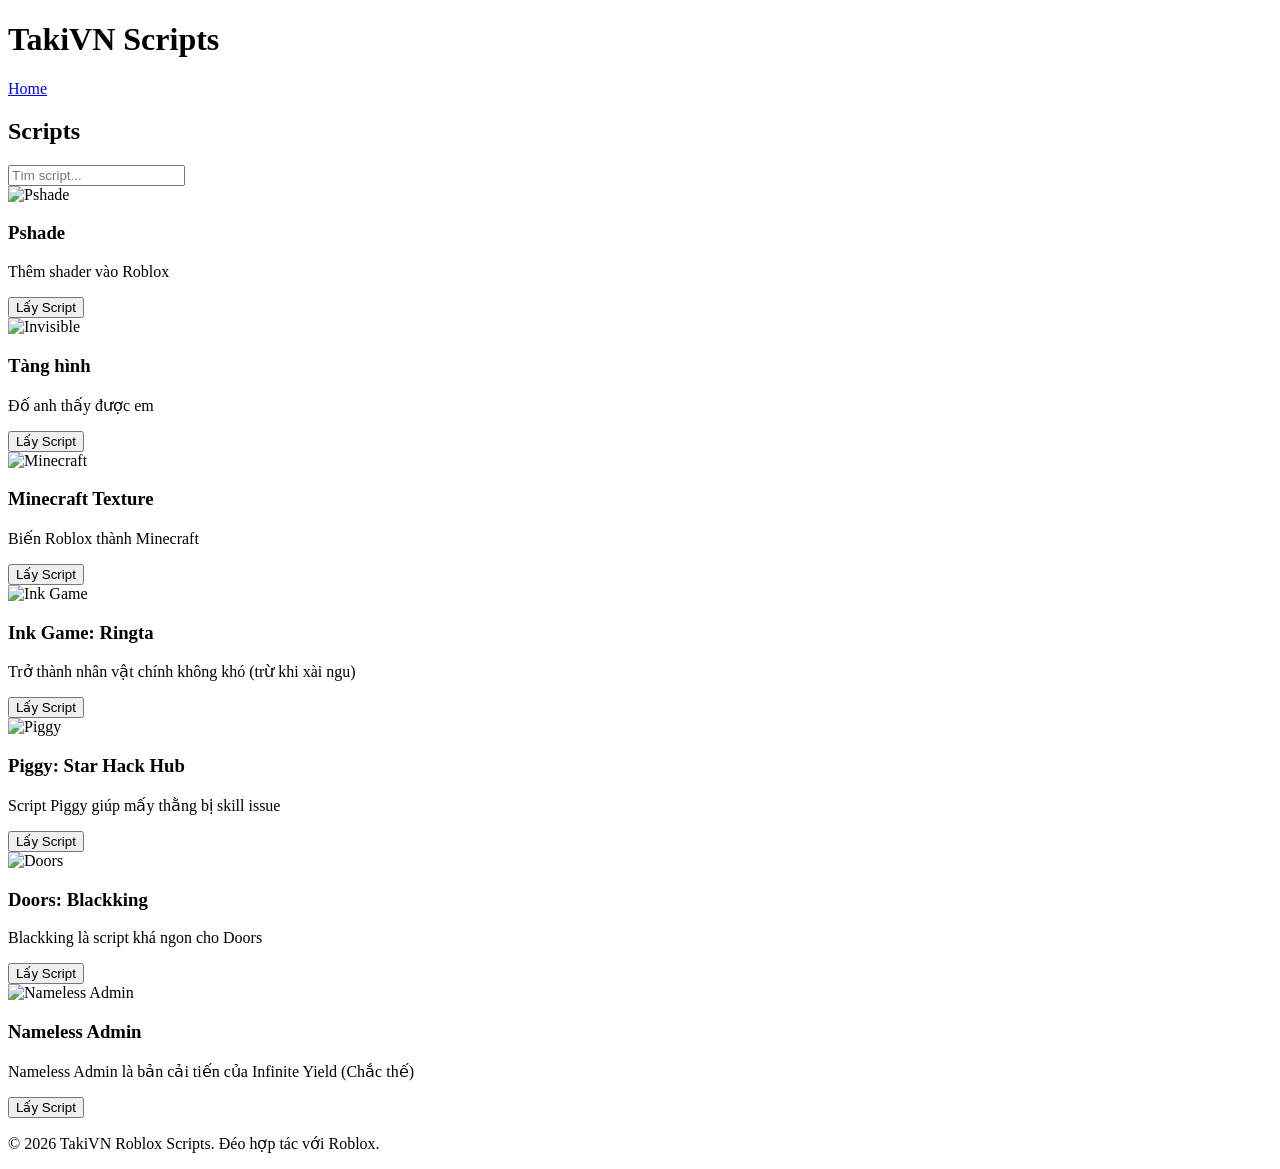
==== index.html @ d0b20a21 "Add files via upload" ====
<!DOCTYPE html>
<html lang="vi">
<head>
    <meta charset="UTF-8">
    <title>TakiVN Scripts</title>
    <meta name="viewport" content="width=device-width, initial-scale=1">
    <link rel="stylesheet" href="assets/style.css">
</head>
<body>
    <header>
        <div class="header-inner">
            <img src="assets/logo.png" alt="Logo" class="logo" onerror="this.style.display='none'">
            <h1>TakiVN Scripts</h1>
        </div>
        <nav>
            <a href="index.html" class="active">Home</a>
        </nav>
    </header>
    <main>
        <h2>Scripts</h2>
        <!-- Ô tìm kiếm script -->
        <div class="search-section">
            <input type="text" id="scriptSearch" placeholder="Tìm script..." autocomplete="off">
        </div>
        <div class="scripts-list">
            <div class="script-card">
                <img src="assets/pshade.png" alt="Pshade" class="script-thumb"/>
                <h3>Pshade</h3>
                <p>Thêm shader vào Roblox</p>
                <button class="get-script-btn" onclick="window.location.href='script.html?id=pshade'">Lấy Script</button>
            </div>
            <div class="script-card">
                <img src="assets/invisible.png" alt="Invisible" class="script-thumb"/>
                <h3>Tàng hình</h3>
                <p>Đố anh thấy được em</p>
                <button class="get-script-btn" onclick="window.location.href='https://pastefy.app/6lc5aRJ9'">Lấy Script</button>
            </div>
                <div class="script-card">
                <img src="assets/minecraft.png" alt="Minecraft" class="script-thumb"/>
                <h3>Minecraft Texture</h3>
                <p>Biến Roblox thành Minecraft</p>
                <button class="get-script-btn" onclick="window.location.href='https://pastefy.app/yi3usPE8'">Lấy Script</button>
            </div>
            <div class="script-card">
                <img src="assets/ink-game.png" alt="Ink Game" class="script-thumb"/>
                <h3>Ink Game: Ringta</h3>
                <p>Trở thành nhân vật chính không khó (trừ khi xài ngu)</p>
                <button class="get-script-btn" onclick="window.location.href='script.html?id=ink-game'">Lấy Script</button>
            </div>
            <div class="script-card">
                <img src="assets/piggy.png" alt="Piggy" class="script-thumb"/>
                <h3>Piggy: Star Hack Hub</h3>
                <p>Script Piggy giúp mấy thằng bị skill issue</p>
                <button class="get-script-btn" onclick="window.location.href='script.html?id=piggy'">Lấy Script</button>
            </div>
            <div class="script-card">
                <img src="assets/doors.png" alt="Doors" class="script-thumb"/>
                <h3>Doors: Blackking</h3>
                <p>Blackking là script khá ngon cho Doors</p>
                <button class="get-script-btn" onclick="window.location.href='script.html?id=doors'">Lấy Script</button>
            </div>
            <div class="script-card">
                <img src="assets/NAnew.png" alt="Nameless Admin" class="script-thumb"/>
                <h3>Nameless Admin</h3>
                <p>Nameless Admin là bản cải tiến của Infinite Yield (Chắc thế)</p>
                <button class="get-script-btn" onclick="window.location.href='script.html?id=nameless-admin'">Lấy Script</button>
            </div>
            <!-- Thêm các script khác nếu muốn -->
        </div>
    </main>
    <footer>
        <p>&copy; 2026 TakiVN Roblox Scripts. Đéo hợp tác với Roblox.</p>
    </footer>
    <!-- Search script JS -->
    <script>
    document.getElementById('scriptSearch').addEventListener('input', function() {
        const search = this.value.toLowerCase();
        document.querySelectorAll('.script-card').forEach(function(card) {
            const text = card.innerText.toLowerCase();
            card.style.display = text.includes(search) ? '' : 'none';
        });
    });
    </script>
</body>
</html>
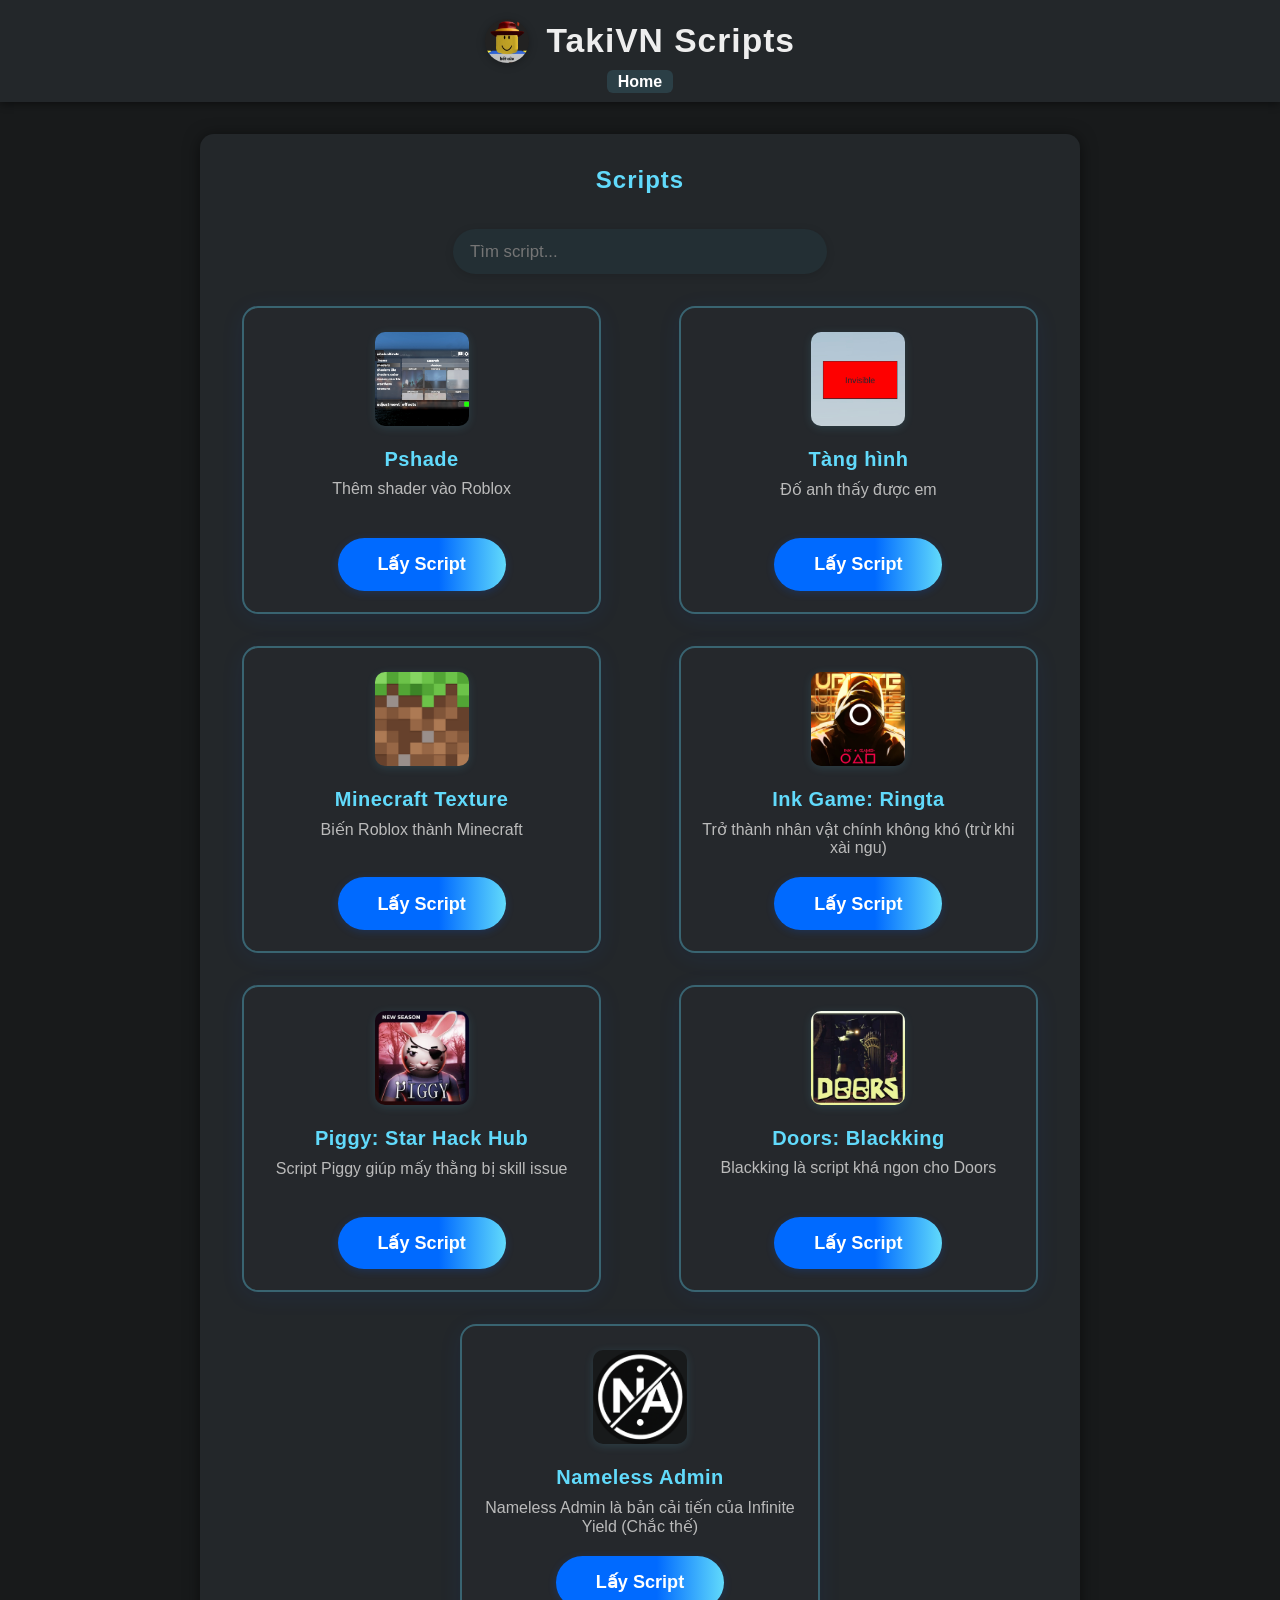
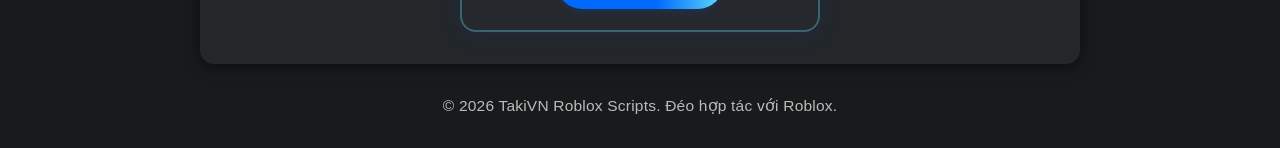
==== commit 31a6f229: "Update index.html" ====
--- a/index.html
+++ b/index.html
@@ -63,7 +63,7 @@
                 <img src="assets/NAnew.png" alt="Nameless Admin" class="script-thumb"/>
                 <h3>Nameless Admin</h3>
                 <p>Nameless Admin là bản cải tiến của Infinite Yield (Chắc thế)</p>
-                <button class="get-script-btn" onclick="window.location.href='script.html?id=nameless-admin'">Lấy Script</button>
+                <button class="get-script-btn" onclick="window.location.href='https://pastefy.app/ahzvS1VK'">Lấy Script</button>
             </div>
             <!-- Thêm các script khác nếu muốn -->
         </div>
--- a/assets/style.css
+++ b/assets/style.css
@@ -0,0 +1,274 @@
+body {
+    font-family: 'Segoe UI', Arial, sans-serif;
+    margin: 0;
+    background: #181a1b;
+    color: #eee;
+    min-height: 100vh;
+    overflow-x: hidden;
+}
+
+header {
+    background: #23272a;
+    padding: 1.2rem 0 0.7rem 0;
+    text-align: center;
+    box-shadow: 0 2px 8px #0007;
+    width: 100%;
+    margin: 0 auto;
+    border-radius: 0;
+    position: relative;
+    max-width: 100vw;
+}
+
+.header-inner {
+    display: flex;
+    align-items: center;
+    justify-content: center;
+    gap: 1.1rem;
+}
+
+.logo {
+    width: 44px;
+    height: 44px;
+    border-radius: 50%;
+    background: #222;
+    object-fit: cover;
+    box-shadow: 0 2px 8px #0004;
+}
+
+header h1 {
+    margin: 0;
+    font-size: 2.1em;
+    letter-spacing: 1px;
+    font-weight: 600;
+}
+
+nav {
+    margin-top: 0.6em;
+}
+
+nav a {
+    color: #61dafb;
+    text-decoration: none;
+    margin: 0 10px;
+    font-weight: bold;
+    padding: 0.2em 0.7em;
+    border-radius: 6px;
+    transition: background 0.18s, color 0.18s;
+}
+
+nav a.active,
+nav a:hover {
+    color: #fff;
+    background: #61dafb22;
+}
+
+main {
+    max-width: 880px;
+    margin: 2rem auto;
+    padding: 2rem 1.2rem;
+    background: #23272a;
+    border-radius: 14px;
+    box-shadow: 0 2px 16px #0008;
+    width: 100%;
+    box-sizing: border-box;
+    position: relative;
+}
+
+h2 {
+    text-align: center;
+    font-weight: 600;
+    color: #61dafb;
+    margin-top: 0;
+    margin-bottom: 2.2rem;
+    letter-spacing: 1px;
+}
+
+.search-section {
+    display: flex;
+    justify-content: center;
+    margin-bottom: 2rem;
+}
+#scriptSearch {
+    width: 100%;
+    max-width: 340px;
+    padding: 0.75em 1em;
+    border: none;
+    border-radius: 25px;
+    outline: none;
+    background: #232f34;
+    color: #fff;
+    font-size: 1.05em;
+    box-shadow: 0 2px 8px #0002;
+    transition: background 0.2s;
+}
+#scriptSearch:focus {
+    background: #1a2327;
+}
+
+.scripts-list {
+    display: flex;
+    flex-wrap: wrap;
+    gap: 2rem;
+    justify-content: center;
+    align-items: flex-start;
+}
+
+.script-card {
+    background: #25282c;
+    padding: 1.5em 1.1em 1.2em 1.1em;
+    border-radius: 1em;
+    box-shadow: 0 4px 24px #005dff13;
+    width: 320px;
+    max-width: 98vw;
+    transition: box-shadow 0.22s, transform 0.17s;
+    text-align: center;
+    display: flex;
+    flex-direction: column;
+    align-items: center;
+    border: 2px solid #61dafb55;
+    position: relative;
+    margin-left: auto;
+    margin-right: auto;
+}
+
+.script-card:hover {
+    box-shadow: 0 8px 36px #61dafb33;
+    transform: translateY(-4px) scale(1.018);
+}
+
+.script-thumb {
+    width: 94px;
+    height: 94px;
+    border-radius: 10px;
+    margin-bottom: 1rem;
+    object-fit: cover;
+    background: #181a1b;
+    box-shadow: 0 2px 10px #61dafb22;
+    transition: box-shadow 0.18s;
+    display: block;
+    margin-left: auto;
+    margin-right: auto;
+}
+
+.script-thumb:hover {
+    box-shadow: 0 0 0 4px #61dafb55;
+}
+
+.script-card h3 {
+    margin: 0.3em 0 0.45em 0;
+    color: #61dafb;
+    font-size: 1.25em;
+    font-weight: 600;
+    letter-spacing: 0.5px;
+}
+
+.script-card p {
+    font-size: 1em;
+    color: #bbb;
+    margin: 0 0 1.1em 0;
+    min-height: 2.5em;
+}
+
+.get-script-btn {
+    background: linear-gradient(90deg, #006aff 60%, #61dafb 100%);
+    color: #fff;
+    border: none;
+    border-radius: 30px;
+    padding: 0.85em 2.2em;
+    font-size: 1.13em;
+    font-weight: bold;
+    cursor: pointer;
+    box-shadow: 0 2px 8px #005dff33;
+    transition: background 0.19s, transform 0.14s;
+    margin-top: auto;
+    margin-bottom: 0.1em;
+    outline: none;
+}
+
+.get-script-btn:hover:enabled {
+    background: linear-gradient(90deg, #61dafb 0%, #006aff 100%);
+    transform: scale(1.045) translateY(-2px);
+}
+
+.get-script-btn:disabled {
+    background: #333c;
+    color: #aaa;
+    cursor: not-allowed;
+    opacity: 0.85;
+    box-shadow: none;
+}
+
+footer {
+    text-align: center;
+    margin: 2.1rem 0 0 0;
+    color: #bbb;
+    font-size: 0.97em;
+    letter-spacing: 0.2px;
+    padding-bottom: 1.1rem;
+    width: 100%;
+    left: 0;
+    right: 0;
+    position: relative;
+    max-width: 100vw;
+    box-sizing: border-box;
+}
+
+/* Fix mobile: center card, bo đều, logo giữa, không hở */
+@media (max-width: 700px) {
+    header,
+    main,
+    footer {
+        border-radius: 0 !important;
+        width: 100% !important;
+        max-width: 100vw !important;
+        margin: 0 !important;
+        left: 0 !important;
+        right: 0 !important;
+        transform: none !important;
+        box-sizing: border-box;
+    }
+    main {
+        padding-left: 0.2em !important;
+        padding-right: 0.2em !important;
+    }
+    .search-section {
+        margin-bottom: 1.2rem;
+    }
+    .scripts-list {
+        flex-direction: column;
+        align-items: center;
+        width: 100% !important;
+        margin: 0 !important;
+        padding: 0 !important;
+    }
+    .script-card {
+        width: 96vw !important;
+        max-width: 98vw !important;
+        min-width: unset !important;
+        margin-left: auto !important;
+        margin-right: auto !important;
+        margin-top: 0.8em !important;
+        margin-bottom: 1.2em !important;
+        padding: 1em 0.5em 1.2em 0.5em;
+        border-radius: 1em !important;
+        box-sizing: border-box;
+        border: 2px solid #61dafb55;
+    }
+    .script-thumb {
+        width: 73px;
+        height: 73px;
+        display: block;
+        margin-left: auto;
+        margin-right: auto;
+        margin-bottom: 1em;
+    }
+    h2 {
+        font-size: 1.23em;
+    }
+    header h1 {
+        font-size: 1.2em;
+    }
+    body {
+        overflow-x: hidden !important;
+    }
+}
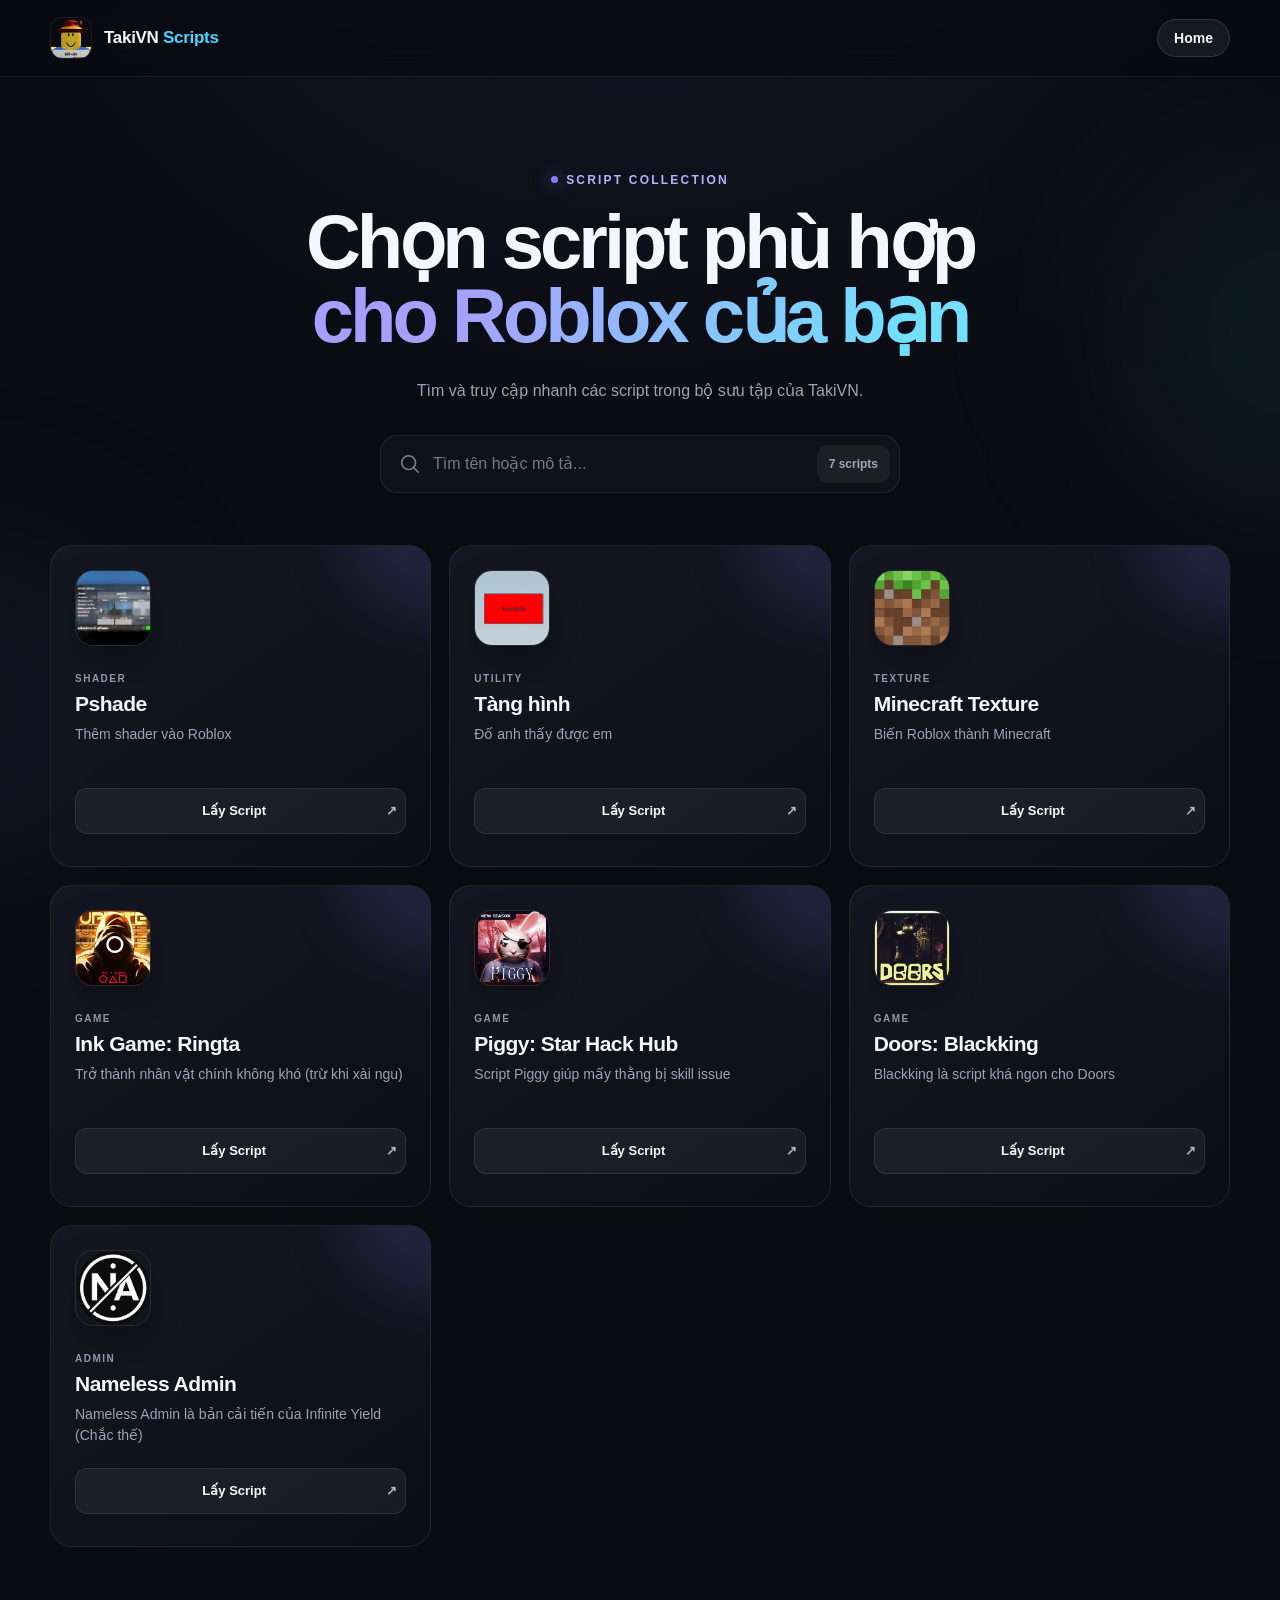
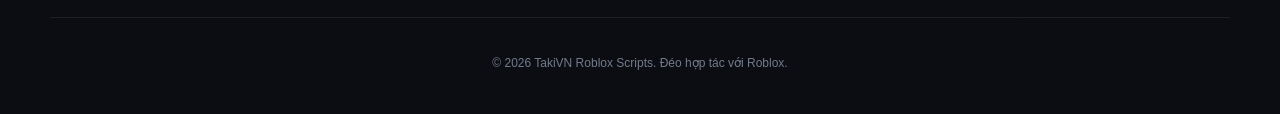
==== commit dd0497d1: "Redesign the website UI in a modern dark style while preserving all existing script content and dest" ====
--- a/index.html
+++ b/index.html
@@ -1,85 +1,152 @@
 <!DOCTYPE html>
 <html lang="vi">
 <head>
-    <meta charset="UTF-8">
-    <title>TakiVN Scripts</title>
-    <meta name="viewport" content="width=device-width, initial-scale=1">
-    <link rel="stylesheet" href="assets/style.css">
+  <meta charset="UTF-8">
+  <meta name="viewport" content="width=device-width, initial-scale=1">
+  <meta name="theme-color" content="#090b10">
+  <meta name="description" content="TakiVN Roblox Scripts">
+  <title>TakiVN Scripts</title>
+  <link rel="stylesheet" href="assets/style.css">
 </head>
 <body>
-    <header>
-        <div class="header-inner">
-            <img src="assets/logo.png" alt="Logo" class="logo" onerror="this.style.display='none'">
-            <h1>TakiVN Scripts</h1>
+  <div class="ambient ambient-one"></div>
+  <div class="ambient ambient-two"></div>
+
+  <header class="site-header">
+    <div class="header-inner">
+      <a class="brand" href="index.html" aria-label="TakiVN Scripts — trang chủ">
+        <img src="assets/logo.png" alt="" class="logo" onerror="this.style.display='none'">
+        <span>TakiVN <strong>Scripts</strong></span>
+      </a>
+      <nav aria-label="Điều hướng chính">
+        <a href="index.html" class="active" aria-current="page">Home</a>
+      </nav>
+    </div>
+  </header>
+
+  <main>
+    <section class="hero" aria-labelledby="page-title">
+      <p class="eyebrow"><span></span> Script collection</p>
+      <h2 id="page-title">Chọn script phù hợp<br><span>cho Roblox của bạn</span></h2>
+      <p class="hero-copy">Tìm và truy cập nhanh các script trong bộ sưu tập của TakiVN.</p>
+
+      <div class="search-section">
+        <svg aria-hidden="true" viewBox="0 0 24 24"><path d="M10.5 18a7.5 7.5 0 1 1 0-15 7.5 7.5 0 0 1 0 15Zm5-2.5L21 21"/></svg>
+        <input type="search" id="scriptSearch" placeholder="Tìm tên hoặc mô tả..." autocomplete="off">
+        <span class="search-count" id="searchCount">7 scripts</span>
+      </div>
+    </section>
+
+    <section class="scripts-list" aria-label="Danh sách script">
+      <article class="script-card">
+        <div class="card-glow"></div>
+        <img src="assets/pshade.png" alt="Pshade" class="script-thumb">
+        <div class="card-content">
+          <span class="card-label">Shader</span>
+          <h3>Pshade</h3>
+          <p>Thêm shader vào Roblox</p>
+          <button class="get-script-btn" data-href="script.html?id=pshade">Lấy Script <span>↗</span></button>
         </div>
-        <nav>
-            <a href="index.html" class="active">Home</a>
-        </nav>
-    </header>
-    <main>
-        <h2>Scripts</h2>
-        <!-- Ô tìm kiếm script -->
-        <div class="search-section">
-            <input type="text" id="scriptSearch" placeholder="Tìm script..." autocomplete="off">
+      </article>
+
+      <article class="script-card">
+        <div class="card-glow"></div>
+        <img src="assets/invisible.png" alt="Invisible" class="script-thumb">
+        <div class="card-content">
+          <span class="card-label">Utility</span>
+          <h3>Tàng hình</h3>
+          <p>Đố anh thấy được em</p>
+          <button class="get-script-btn" data-href="https://pastefy.app/6lc5aRJ9">Lấy Script <span>↗</span></button>
         </div>
-        <div class="scripts-list">
-            <div class="script-card">
-                <img src="assets/pshade.png" alt="Pshade" class="script-thumb"/>
-                <h3>Pshade</h3>
-                <p>Thêm shader vào Roblox</p>
-                <button class="get-script-btn" onclick="window.location.href='script.html?id=pshade'">Lấy Script</button>
-            </div>
-            <div class="script-card">
-                <img src="assets/invisible.png" alt="Invisible" class="script-thumb"/>
-                <h3>Tàng hình</h3>
-                <p>Đố anh thấy được em</p>
-                <button class="get-script-btn" onclick="window.location.href='https://pastefy.app/6lc5aRJ9'">Lấy Script</button>
-            </div>
-                <div class="script-card">
-                <img src="assets/minecraft.png" alt="Minecraft" class="script-thumb"/>
-                <h3>Minecraft Texture</h3>
-                <p>Biến Roblox thành Minecraft</p>
-                <button class="get-script-btn" onclick="window.location.href='https://pastefy.app/yi3usPE8'">Lấy Script</button>
-            </div>
-            <div class="script-card">
-                <img src="assets/ink-game.png" alt="Ink Game" class="script-thumb"/>
-                <h3>Ink Game: Ringta</h3>
-                <p>Trở thành nhân vật chính không khó (trừ khi xài ngu)</p>
-                <button class="get-script-btn" onclick="window.location.href='script.html?id=ink-game'">Lấy Script</button>
-            </div>
-            <div class="script-card">
-                <img src="assets/piggy.png" alt="Piggy" class="script-thumb"/>
-                <h3>Piggy: Star Hack Hub</h3>
-                <p>Script Piggy giúp mấy thằng bị skill issue</p>
-                <button class="get-script-btn" onclick="window.location.href='script.html?id=piggy'">Lấy Script</button>
-            </div>
-            <div class="script-card">
-                <img src="assets/doors.png" alt="Doors" class="script-thumb"/>
-                <h3>Doors: Blackking</h3>
-                <p>Blackking là script khá ngon cho Doors</p>
-                <button class="get-script-btn" onclick="window.location.href='script.html?id=doors'">Lấy Script</button>
-            </div>
-            <div class="script-card">
-                <img src="assets/NAnew.png" alt="Nameless Admin" class="script-thumb"/>
-                <h3>Nameless Admin</h3>
-                <p>Nameless Admin là bản cải tiến của Infinite Yield (Chắc thế)</p>
-                <button class="get-script-btn" onclick="window.location.href='https://pastefy.app/ahzvS1VK'">Lấy Script</button>
-            </div>
-            <!-- Thêm các script khác nếu muốn -->
+      </article>
+
+      <article class="script-card">
+        <div class="card-glow"></div>
+        <img src="assets/minecraft.png" alt="Minecraft" class="script-thumb">
+        <div class="card-content">
+          <span class="card-label">Texture</span>
+          <h3>Minecraft Texture</h3>
+          <p>Biến Roblox thành Minecraft</p>
+          <button class="get-script-btn" data-href="https://pastefy.app/yi3usPE8">Lấy Script <span>↗</span></button>
         </div>
-    </main>
-    <footer>
-        <p>&copy; 2026 TakiVN Roblox Scripts. Đéo hợp tác với Roblox.</p>
-    </footer>
-    <!-- Search script JS -->
-    <script>
-    document.getElementById('scriptSearch').addEventListener('input', function() {
-        const search = this.value.toLowerCase();
-        document.querySelectorAll('.script-card').forEach(function(card) {
-            const text = card.innerText.toLowerCase();
-            card.style.display = text.includes(search) ? '' : 'none';
-        });
+      </article>
+
+      <article class="script-card">
+        <div class="card-glow"></div>
+        <img src="assets/ink-game.png" alt="Ink Game" class="script-thumb">
+        <div class="card-content">
+          <span class="card-label">Game</span>
+          <h3>Ink Game: Ringta</h3>
+          <p>Trở thành nhân vật chính không khó (trừ khi xài ngu)</p>
+          <button class="get-script-btn" data-href="script.html?id=ink-game">Lấy Script <span>↗</span></button>
+        </div>
+      </article>
+
+      <article class="script-card">
+        <div class="card-glow"></div>
+        <img src="assets/piggy.png" alt="Piggy" class="script-thumb">
+        <div class="card-content">
+          <span class="card-label">Game</span>
+          <h3>Piggy: Star Hack Hub</h3>
+          <p>Script Piggy giúp mấy thằng bị skill issue</p>
+          <button class="get-script-btn" data-href="script.html?id=piggy">Lấy Script <span>↗</span></button>
+        </div>
+      </article>
+
+      <article class="script-card">
+        <div class="card-glow"></div>
+        <img src="assets/doors.png" alt="Doors" class="script-thumb">
+        <div class="card-content">
+          <span class="card-label">Game</span>
+          <h3>Doors: Blackking</h3>
+          <p>Blackking là script khá ngon cho Doors</p>
+          <button class="get-script-btn" data-href="script.html?id=doors">Lấy Script <span>↗</span></button>
+        </div>
+      </article>
+
+      <article class="script-card">
+        <div class="card-glow"></div>
+        <img src="assets/NAnew.png" alt="Nameless Admin" class="script-thumb">
+        <div class="card-content">
+          <span class="card-label">Admin</span>
+          <h3>Nameless Admin</h3>
+          <p>Nameless Admin là bản cải tiến của Infinite Yield (Chắc thế)</p>
+          <button class="get-script-btn" data-href="https://pastefy.app/ahzvS1VK">Lấy Script <span>↗</span></button>
+        </div>
+      </article>
+    </section>
+
+    <p class="empty-state" id="emptyState">Không tìm thấy script nào.</p>
+  </main>
+
+  <footer>
+    <p>&copy; 2026 TakiVN Roblox Scripts. Đéo hợp tác với Roblox.</p>
+  </footer>
+
+  <script>
+  const search = document.getElementById('scriptSearch');
+  const cards = [...document.querySelectorAll('.script-card')];
+  const count = document.getElementById('searchCount');
+  const empty = document.getElementById('emptyState');
+
+  search.addEventListener('input', () => {
+    const query = search.value.trim().toLowerCase();
+    let visible = 0;
+    cards.forEach(card => {
+      const match = card.innerText.toLowerCase().includes(query);
+      card.classList.toggle('is-hidden', !match);
+      if (match) visible++;
     });
-    </script>
+    count.textContent = `${visible} ${visible === 1 ? 'script' : 'scripts'}`;
+    empty.classList.toggle('show', visible === 0);
+  });
+
+  document.querySelectorAll('.get-script-btn').forEach(button => {
+    button.addEventListener('click', () => {
+      button.classList.add('is-loading');
+      setTimeout(() => window.location.href = button.dataset.href, 180);
+    });
+  });
+  </script>
 </body>
 </html>
--- a/assets/style.css
+++ b/assets/style.css
@@ -1,274 +1,149 @@
-body {
-    font-family: 'Segoe UI', Arial, sans-serif;
-    margin: 0;
-    background: #181a1b;
-    color: #eee;
-    min-height: 100vh;
-    overflow-x: hidden;
+:root {
+  --bg: #090b10;
+  --surface: rgba(18, 21, 29, 0.82);
+  --surface-strong: #12151d;
+  --border: rgba(255, 255, 255, 0.08);
+  --text: #f4f7fb;
+  --muted: #9ba3b4;
+  --accent: #8b7cff;
+  --accent-two: #45d7ff;
 }
 
-header {
-    background: #23272a;
-    padding: 1.2rem 0 0.7rem 0;
-    text-align: center;
-    box-shadow: 0 2px 8px #0007;
-    width: 100%;
-    margin: 0 auto;
-    border-radius: 0;
-    position: relative;
-    max-width: 100vw;
+* { box-sizing: border-box; }
+
+html { scroll-behavior: smooth; }
+
+body {
+  min-height: 100vh;
+  margin: 0;
+  overflow-x: hidden;
+  font-family: Inter, ui-sans-serif, -apple-system, BlinkMacSystemFont, "Segoe UI", sans-serif;
+  color: var(--text);
+  background:
+    radial-gradient(circle at 50% -20%, rgba(139, 124, 255, 0.12), transparent 38%),
+    linear-gradient(180deg, #090b10 0%, #0b0d13 100%);
+}
+
+body::before {
+  content: "";
+  position: fixed;
+  inset: 0;
+  z-index: -3;
+  opacity: 0.23;
+  background-image: linear-gradient(rgba(255,255,255,.025) 1px, transparent 1px), linear-gradient(90deg, rgba(255,255,255,.025) 1px, transparent 1px);
+  background-size: 52px 52px;
+  mask-image: linear-gradient(to bottom, black, transparent 78%);
+}
+
+.ambient { position: fixed; z-index: -2; border-radius: 50%; filter: blur(100px); pointer-events: none; }
+.ambient-one { width: 340px; height: 340px; right: -180px; top: 18%; background: rgba(69, 215, 255, .08); }
+.ambient-two { width: 300px; height: 300px; left: -180px; bottom: 5%; background: rgba(139, 124, 255, .09); }
+
+.site-header {
+  position: sticky;
+  top: 0;
+  z-index: 20;
+  border-bottom: 1px solid var(--border);
+  background: rgba(9, 11, 16, .72);
+  backdrop-filter: blur(18px) saturate(140%);
 }
 
 .header-inner {
-    display: flex;
-    align-items: center;
-    justify-content: center;
-    gap: 1.1rem;
+  width: min(1180px, calc(100% - 40px));
+  height: 76px;
+  margin: auto;
+  display: flex;
+  align-items: center;
+  justify-content: space-between;
 }
 
-.logo {
-    width: 44px;
-    height: 44px;
-    border-radius: 50%;
-    background: #222;
-    object-fit: cover;
-    box-shadow: 0 2px 8px #0004;
+.brand { display: flex; align-items: center; gap: 12px; color: var(--text); text-decoration: none; font-size: 17px; font-weight: 700; letter-spacing: -.3px; }
+.brand strong { color: var(--accent-two); }
+.logo { width: 42px; height: 42px; border-radius: 12px; object-fit: cover; border: 1px solid var(--border); }
+
+nav a { color: var(--muted); text-decoration: none; font-size: 14px; font-weight: 700; border: 1px solid var(--border); padding: 10px 16px; border-radius: 999px; transition: .2s ease; }
+nav a.active, nav a:hover { color: var(--text); background: rgba(255,255,255,.06); border-color: rgba(255,255,255,.13); }
+
+main { width: min(1180px, calc(100% - 40px)); margin: 0 auto; }
+.hero { max-width: 760px; margin: 92px auto 52px; text-align: center; }
+.eyebrow { display: inline-flex; align-items: center; gap: 8px; margin: 0 0 18px; color: #b7b0ff; font-size: 12px; font-weight: 800; text-transform: uppercase; letter-spacing: 2.2px; }
+.eyebrow span { width: 7px; height: 7px; border-radius: 50%; background: var(--accent); box-shadow: 0 0 18px var(--accent); }
+.hero h2 { margin: 0; font-size: clamp(44px, 7vw, 76px); line-height: .98; letter-spacing: -4px; font-weight: 820; }
+.hero h2 span { color: transparent; background: linear-gradient(100deg, #a99eff 20%, #72dfff 90%); background-clip: text; -webkit-background-clip: text; }
+.hero-copy { max-width: 520px; margin: 24px auto 30px; color: var(--muted); line-height: 1.7; }
+
+.search-section { position: relative; width: min(520px, 100%); height: 58px; margin: auto; }
+.search-section svg { position: absolute; z-index: 2; left: 19px; top: 18px; width: 22px; fill: none; stroke: #777f90; stroke-width: 1.8; stroke-linecap: round; }
+#scriptSearch { width: 100%; height: 100%; border: 1px solid var(--border); border-radius: 17px; outline: none; padding: 0 118px 0 52px; color: var(--text); background: rgba(18,21,29,.78); backdrop-filter: blur(12px); font: inherit; transition: .25s ease; }
+#scriptSearch::placeholder { color: #747b8a; }
+#scriptSearch:focus { border-color: rgba(139,124,255,.55); box-shadow: 0 0 0 4px rgba(139,124,255,.08), 0 18px 50px rgba(0,0,0,.25); }
+.search-count { position: absolute; right: 10px; top: 10px; height: 38px; display: flex; align-items: center; padding: 0 12px; border-radius: 11px; color: #9ea6b7; background: rgba(255,255,255,.055); font-size: 12px; font-weight: 800; }
+
+.scripts-list { display: grid; grid-template-columns: repeat(3, 1fr); gap: 18px; }
+.script-card { position: relative; min-height: 322px; overflow: hidden; border: 1px solid var(--border); border-radius: 22px; background: linear-gradient(145deg, rgba(22,25,35,.94), rgba(13,15,22,.94)); transition: transform .28s cubic-bezier(.2,.8,.2,1), border-color .28s, opacity .2s; animation: rise .55s both; }
+.script-card:nth-child(2) { animation-delay: .05s; } .script-card:nth-child(3) { animation-delay: .1s; }
+.script-card:nth-child(4) { animation-delay: .15s; } .script-card:nth-child(5) { animation-delay: .20s; }
+.script-card:nth-child(6) { animation-delay: .25s; } .script-card:nth-child(7) { animation-delay: .30s; }
+.script-card:hover { transform: translateY(-7px); border-color: rgba(139,124,255,.28); }
+.script-card.is-hidden { display: none; }
+.card-glow { position: absolute; width: 200px; height: 200px; right: -110px; top: -120px; border-radius: 50%; background: rgba(139,124,255,.14); filter: blur(28px); transition: .35s; }
+.script-card:hover .card-glow { background: rgba(69,215,255,.17); transform: scale(1.25); }
+.script-thumb { width: 76px; height: 76px; margin: 24px 24px 18px; border-radius: 18px; object-fit: cover; border: 1px solid rgba(255,255,255,.09); box-shadow: 0 12px 28px rgba(0,0,0,.28); }
+.card-content { padding: 0 24px 24px; }
+.card-label { display: inline-block; margin-bottom: 8px; color: #8f98aa; font-size: 10px; font-weight: 800; text-transform: uppercase; letter-spacing: 1.5px; }
+.script-card h3 { margin: 0 0 8px; font-size: 21px; letter-spacing: -.5px; }
+.script-card p { min-height: 44px; margin: 0 0 20px; color: var(--muted); font-size: 14px; line-height: 1.55; }
+.get-script-btn { width: 100%; height: 46px; border: 1px solid rgba(255,255,255,.09); border-radius: 12px; color: var(--text); background: rgba(255,255,255,.055); font: inherit; font-size: 13px; font-weight: 800; cursor: pointer; transition: .22s ease; }
+.get-script-btn span { float: right; margin-right: 2px; color: #aeb5c3; }
+.get-script-btn:hover, .get-script-btn.is-loading { border-color: rgba(139,124,255,.45); background: linear-gradient(100deg, rgba(139,124,255,.20), rgba(69,215,255,.12)); transform: translateY(-1px); }
+.empty-state { display: none; margin: 60px 0; text-align: center; color: var(--muted); }
+.empty-state.show { display: block; }
+
+footer { width: min(1180px, calc(100% - 40px)); margin: 70px auto 0; padding: 26px 0 32px; border-top: 1px solid var(--border); color: #737b8b; text-align: center; font-size: 12px; }
+
+.detail-main { min-height: calc(100vh - 180px); display: grid; place-items: center; }
+.script-detail { width: min(820px, 100%); margin: 70px auto; }
+.back-btn { display: inline-flex; margin-bottom: 22px; color: #9ea6b7; text-decoration: none; font-size: 13px; font-weight: 800; transition: .2s; }
+.back-btn:hover { color: var(--text); }
+.detail-header { display: grid; grid-template-columns: 120px 1fr; gap: 24px; align-items: center; margin-bottom: 24px; }
+.script-detail-img { width: 120px; height: 120px; border-radius: 25px; object-fit: cover; border: 1px solid var(--border); box-shadow: 0 20px 50px rgba(0,0,0,.28); }
+.detail-eyebrow { margin-bottom: 10px; }
+.detail-header h1 { margin: 0 0 8px; font-size: clamp(34px, 6vw, 54px); letter-spacing: -2px; }
+.script-detail-desc { margin: 0; color: var(--muted); }
+.code-shell { overflow: hidden; border: 1px solid var(--border); border-radius: 18px; background: rgba(12,14,20,.86); box-shadow: 0 24px 80px rgba(0,0,0,.22); }
+.code-toolbar { height: 56px; display: flex; align-items: center; justify-content: space-between; padding: 0 12px 0 20px; border-bottom: 1px solid var(--border); color: #7d8697; font-size: 12px; font-weight: 800; }
+.copy-btn { min-width: 88px; height: 34px; border: 1px solid var(--border); border-radius: 9px; color: var(--text); background: rgba(255,255,255,.055); font: inherit; font-weight: 800; cursor: pointer; transition: .2s; }
+.copy-btn:hover, .copy-btn.copied { border-color: rgba(139,124,255,.42); background: rgba(139,124,255,.16); }
+.script-detail-code { min-height: 150px; margin: 0; overflow-x: auto; padding: 26px; color: #cbd3e1; font: 13px/1.8 "SFMono-Regular", Consolas, monospace; white-space: pre-wrap; word-break: break-word; }
+.detail-loading, .detail-error { text-align: center; }
+.detail-error span { color: #777f90; font-size: 12px; }
+.detail-error h1 { margin: 10px 0 22px; }
+
+@keyframes rise { from { opacity: 0; transform: translateY(18px); } to { opacity: 1; transform: translateY(0); } }
+
+@media (max-width: 900px) { .scripts-list { grid-template-columns: repeat(2, 1fr); } }
+@media (max-width: 620px) {
+  .header-inner, main, footer { width: min(100% - 28px, 1180px); }
+  .header-inner { height: 68px; }
+  .logo { width: 38px; height: 38px; }
+  .brand { font-size: 15px; }
+  nav a { padding: 8px 12px; }
+  .hero { margin: 58px auto 38px; }
+  .hero h2 { font-size: 42px; letter-spacing: -2.5px; }
+  .hero-copy { margin: 18px auto 24px; }
+  .search-section { height: 54px; }
+  .search-section svg { top: 16px; }
+  #scriptSearch { padding-right: 104px; }
+  .search-count { height: 34px; top: 10px; }
+  .scripts-list { grid-template-columns: 1fr; }
+  .script-card { min-height: 292px; }
+  footer { margin-top: 48px; }
+  .detail-main { display: block; }
+  .script-detail { margin: 48px auto; }
+  .detail-header { grid-template-columns: 82px 1fr; gap: 16px; }
+  .script-detail-img { width: 82px; height: 82px; border-radius: 19px; }
+  .detail-header h1 { font-size: 30px; }
+  .script-detail-desc { font-size: 13px; }
 }
 
-header h1 {
-    margin: 0;
-    font-size: 2.1em;
-    letter-spacing: 1px;
-    font-weight: 600;
-}
-
-nav {
-    margin-top: 0.6em;
-}
-
-nav a {
-    color: #61dafb;
-    text-decoration: none;
-    margin: 0 10px;
-    font-weight: bold;
-    padding: 0.2em 0.7em;
-    border-radius: 6px;
-    transition: background 0.18s, color 0.18s;
-}
-
-nav a.active,
-nav a:hover {
-    color: #fff;
-    background: #61dafb22;
-}
-
-main {
-    max-width: 880px;
-    margin: 2rem auto;
-    padding: 2rem 1.2rem;
-    background: #23272a;
-    border-radius: 14px;
-    box-shadow: 0 2px 16px #0008;
-    width: 100%;
-    box-sizing: border-box;
-    position: relative;
-}
-
-h2 {
-    text-align: center;
-    font-weight: 600;
-    color: #61dafb;
-    margin-top: 0;
-    margin-bottom: 2.2rem;
-    letter-spacing: 1px;
-}
-
-.search-section {
-    display: flex;
-    justify-content: center;
-    margin-bottom: 2rem;
-}
-#scriptSearch {
-    width: 100%;
-    max-width: 340px;
-    padding: 0.75em 1em;
-    border: none;
-    border-radius: 25px;
-    outline: none;
-    background: #232f34;
-    color: #fff;
-    font-size: 1.05em;
-    box-shadow: 0 2px 8px #0002;
-    transition: background 0.2s;
-}
-#scriptSearch:focus {
-    background: #1a2327;
-}
-
-.scripts-list {
-    display: flex;
-    flex-wrap: wrap;
-    gap: 2rem;
-    justify-content: center;
-    align-items: flex-start;
-}
-
-.script-card {
-    background: #25282c;
-    padding: 1.5em 1.1em 1.2em 1.1em;
-    border-radius: 1em;
-    box-shadow: 0 4px 24px #005dff13;
-    width: 320px;
-    max-width: 98vw;
-    transition: box-shadow 0.22s, transform 0.17s;
-    text-align: center;
-    display: flex;
-    flex-direction: column;
-    align-items: center;
-    border: 2px solid #61dafb55;
-    position: relative;
-    margin-left: auto;
-    margin-right: auto;
-}
-
-.script-card:hover {
-    box-shadow: 0 8px 36px #61dafb33;
-    transform: translateY(-4px) scale(1.018);
-}
-
-.script-thumb {
-    width: 94px;
-    height: 94px;
-    border-radius: 10px;
-    margin-bottom: 1rem;
-    object-fit: cover;
-    background: #181a1b;
-    box-shadow: 0 2px 10px #61dafb22;
-    transition: box-shadow 0.18s;
-    display: block;
-    margin-left: auto;
-    margin-right: auto;
-}
-
-.script-thumb:hover {
-    box-shadow: 0 0 0 4px #61dafb55;
-}
-
-.script-card h3 {
-    margin: 0.3em 0 0.45em 0;
-    color: #61dafb;
-    font-size: 1.25em;
-    font-weight: 600;
-    letter-spacing: 0.5px;
-}
-
-.script-card p {
-    font-size: 1em;
-    color: #bbb;
-    margin: 0 0 1.1em 0;
-    min-height: 2.5em;
-}
-
-.get-script-btn {
-    background: linear-gradient(90deg, #006aff 60%, #61dafb 100%);
-    color: #fff;
-    border: none;
-    border-radius: 30px;
-    padding: 0.85em 2.2em;
-    font-size: 1.13em;
-    font-weight: bold;
-    cursor: pointer;
-    box-shadow: 0 2px 8px #005dff33;
-    transition: background 0.19s, transform 0.14s;
-    margin-top: auto;
-    margin-bottom: 0.1em;
-    outline: none;
-}
-
-.get-script-btn:hover:enabled {
-    background: linear-gradient(90deg, #61dafb 0%, #006aff 100%);
-    transform: scale(1.045) translateY(-2px);
-}
-
-.get-script-btn:disabled {
-    background: #333c;
-    color: #aaa;
-    cursor: not-allowed;
-    opacity: 0.85;
-    box-shadow: none;
-}
-
-footer {
-    text-align: center;
-    margin: 2.1rem 0 0 0;
-    color: #bbb;
-    font-size: 0.97em;
-    letter-spacing: 0.2px;
-    padding-bottom: 1.1rem;
-    width: 100%;
-    left: 0;
-    right: 0;
-    position: relative;
-    max-width: 100vw;
-    box-sizing: border-box;
-}
-
-/* Fix mobile: center card, bo đều, logo giữa, không hở */
-@media (max-width: 700px) {
-    header,
-    main,
-    footer {
-        border-radius: 0 !important;
-        width: 100% !important;
-        max-width: 100vw !important;
-        margin: 0 !important;
-        left: 0 !important;
-        right: 0 !important;
-        transform: none !important;
-        box-sizing: border-box;
-    }
-    main {
-        padding-left: 0.2em !important;
-        padding-right: 0.2em !important;
-    }
-    .search-section {
-        margin-bottom: 1.2rem;
-    }
-    .scripts-list {
-        flex-direction: column;
-        align-items: center;
-        width: 100% !important;
-        margin: 0 !important;
-        padding: 0 !important;
-    }
-    .script-card {
-        width: 96vw !important;
-        max-width: 98vw !important;
-        min-width: unset !important;
-        margin-left: auto !important;
-        margin-right: auto !important;
-        margin-top: 0.8em !important;
-        margin-bottom: 1.2em !important;
-        padding: 1em 0.5em 1.2em 0.5em;
-        border-radius: 1em !important;
-        box-sizing: border-box;
-        border: 2px solid #61dafb55;
-    }
-    .script-thumb {
-        width: 73px;
-        height: 73px;
-        display: block;
-        margin-left: auto;
-        margin-right: auto;
-        margin-bottom: 1em;
-    }
-    h2 {
-        font-size: 1.23em;
-    }
-    header h1 {
-        font-size: 1.2em;
-    }
-    body {
-        overflow-x: hidden !important;
-    }
-}
+@media (prefers-reduced-motion: reduce) { *, *::before, *::after { scroll-behavior: auto !important; animation-duration: .01ms !important; transition-duration: .01ms !important; } }
